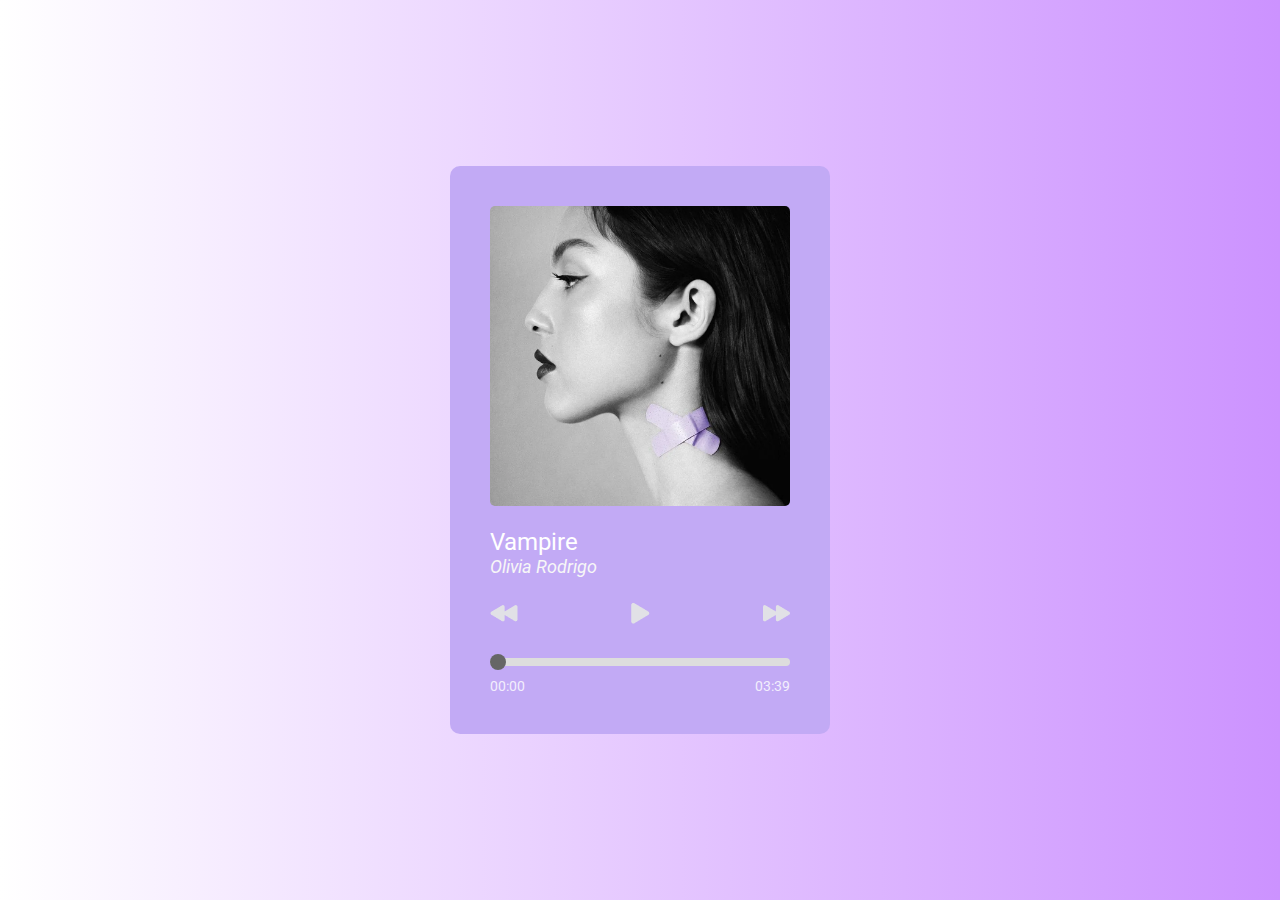
==== index2.html @ 5c8b5b0a "Merge pull request #2 from ledatrindade/atualização-2" ====
<!DOCTYPE html>
<html lang="pt-br">

<head>
  <meta charset="UTF-8">
  <meta name="viewport" content="width=device-width, initial-scale=1.0">
  <title>Music2</title>
  <link rel="stylesheet" href="./style2.css">
</head>


<body>
  <div class="container">
    <div class="card-player">
      <div class="conteudo-musica">
        <img src="./assets/olivia.webp" alt="">
        <div class="desc-musica">
          <p>Vampire</p>
          <span>Olivia Rodrigo</span>
        </div>
      </div>
      <div class="controles">
        <button><img src="./assets/voltar.png" alt="voltar"></button>
        <button id="play"><img src="./assets/play.png" alt="play"></button>
        <button id="pause" class="hide"><svg xmlns="http://www.w3.org/2000/svg" style="width: 17px; " viewBox="0 0 320 512">
            <path d="M48 64C21.5 64 0 85.5 0 112V400c0 26.5 21.5 48 48 48H80c26.5 0 48-21.5 48-48V112c0-26.5-21.5-48-48-48H48zm192 0c-26.5 0-48 21.5-48 48V400c0 26.5 21.5 48 48 48h32c26.5 0 48-21.5 48-48V112c0-26.5-21.5-48-48-48H240z" fill="#E1E1E6"></path>
          </svg></button>
        <button><img src="./assets/avancar.png" alt="avancar"></button>
      </div>
      <div class="container-progresso">
        <input id="progressBar" type="range" value="0" min="0" max="100" step="1">
      </div>
      <div class="tempo-musica">
        <span id="tempoAtual">00:00</span>
        <span id="tempoTotal">03:39</span>
      </div>
    </div>
  </div>
  <script src="./script2.js"></script>
</body>

</html>
---- style2.css ----
@import url('https://fonts.googleapis.com/css2?family=Roboto:ital,wght@0,100;0,300;0,400;0,500;0,700;0,900;1,100;1,300;1,400;1,500;1,700;1,900&family=Source+Serif+4:ital,opsz,wght@0,8..60,200..900;1,8..60,200..900&display=swap');

* {
  font-family: 'Roboto', sans-serif;
  box-sizing: border-box;
  margin: 0;
  padding: 0;
}
:root {
    font-size: 62.5%;
    background-image: linear-gradient(to left,#cc92ff, #ffffff);
    height: 100vh;
}
.hide {
  display: none;
}
.container {
  height: 100vh;
  display: flex;
  justify-content: center;
  align-items: center;
}

.card-player {
  background: #c2aaf5;
  color: #fff;
  display: flex;
  flex-direction: column;
  padding: 40px;
  border-radius: 10px;
}

.conteudo-musica img{
    border-radius: 5px;
    width: 300px; 
    height: 300px;
}

.desc-musica {
  margin: 20px 0px 15px 0px;
}
.desc-musica span {
  color: #f7f7f7;
  font-style: italic;
}
.conteudo-musica p {
  font-size: 2.4rem;
}
.conteudo-musica span {
  font-size: 1.8rem;
}

.controles {
  margin: 10px 0px 30px 0px;
  display: flex;
  justify-content: space-between;
}
.controles button {
  background-color: transparent;
  border: none;
  cursor: pointer;
}

    .container-progresso {
    width: 300px; /* largura da barra de progresso */
  }
  
  #progressBar {
    width: 100%;
    -webkit-appearance: none;
    appearance: none;
    height: 8px; /* altura da barra de progresso */
    background: #ddd; /* cor de fundo da barra de progresso */
    outline: none;
    border-radius: 4px; /* bordas arredondadas */
  }
  
  #progressBar::-webkit-slider-thumb {
    -webkit-appearance: none;
    appearance: none;
    width: 16px; /* largura da bolinha */
    height: 16px; /* altura da bolinha */
    background: #666; /* cor da bolinha */
    border-radius: 50%; /* torna a bolinha redonda */
    cursor: pointer;
  }

  .tempo-musica {
    margin-top: 10px;
    display: flex;
    justify-content: space-between;
    font-size: 1.4rem;
    opacity: 0.8;
  }
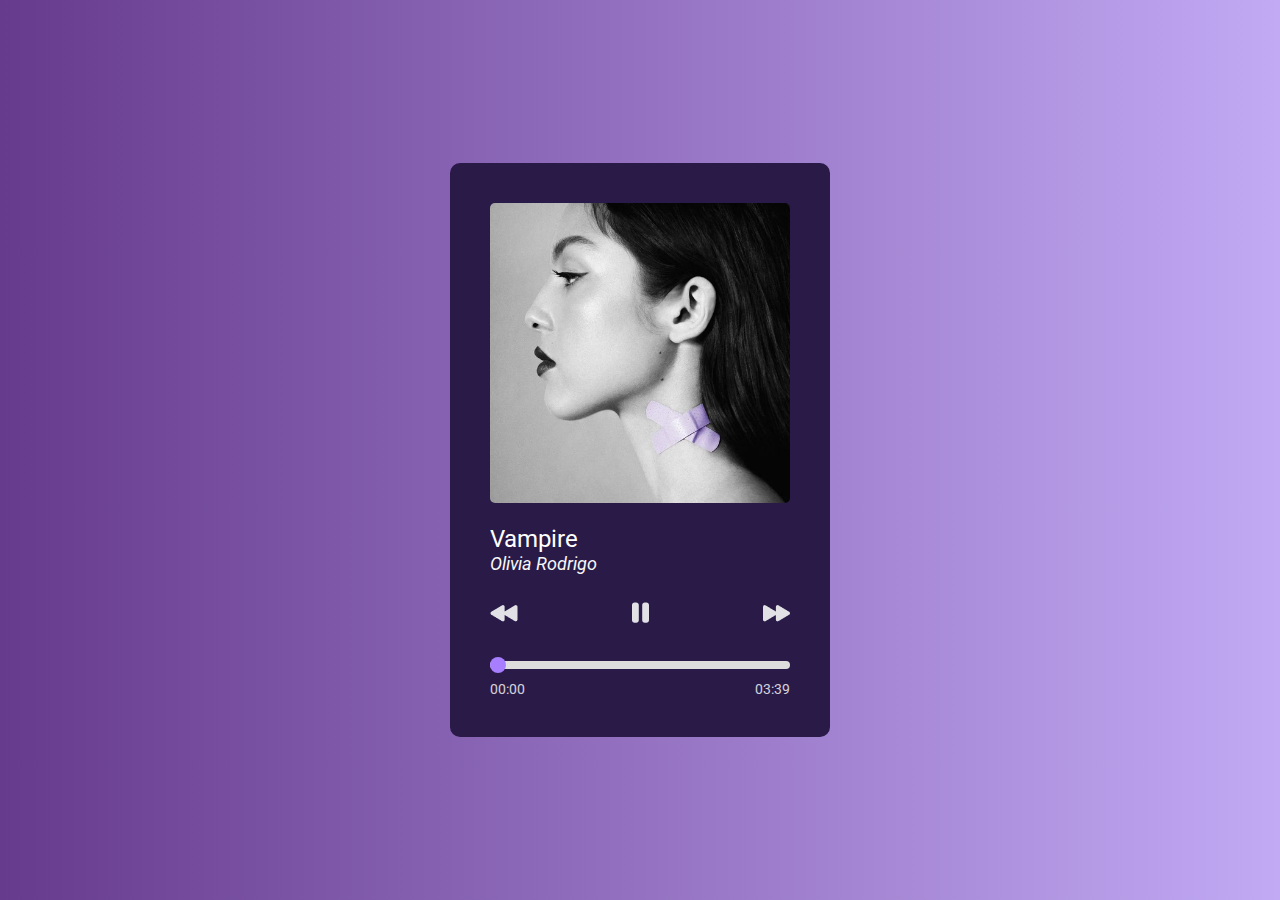
==== commit 65436500: "Foi adicionado os arquivos scripts e umas mudanças simples na pasta assets" ====
--- a/index2.html
+++ b/index2.html
@@ -20,12 +20,12 @@
         </div>
       </div>
       <div class="controles">
-        <button><img src="./assets/voltar.png" alt="voltar"></button>
+        <button id="voltar"><img src="./assets/voltar.png" alt="voltar"></button>
         <button id="play"><img src="./assets/play.png" alt="play"></button>
         <button id="pause" class="hide"><svg xmlns="http://www.w3.org/2000/svg" style="width: 17px; " viewBox="0 0 320 512">
             <path d="M48 64C21.5 64 0 85.5 0 112V400c0 26.5 21.5 48 48 48H80c26.5 0 48-21.5 48-48V112c0-26.5-21.5-48-48-48H48zm192 0c-26.5 0-48 21.5-48 48V400c0 26.5 21.5 48 48 48h32c26.5 0 48-21.5 48-48V112c0-26.5-21.5-48-48-48H240z" fill="#E1E1E6"></path>
           </svg></button>
-        <button><img src="./assets/avancar.png" alt="avancar"></button>
+        <button id="avançar"><img src="./assets/avancar.png" alt="avancar"></button>
       </div>
       <div class="container-progresso">
         <input id="progressBar" type="range" value="0" min="0" max="100" step="1">
--- a/style2.css
+++ b/style2.css
@@ -8,7 +8,7 @@
 }
 :root {
     font-size: 62.5%;
-    background-image: linear-gradient(to left,#cc92ff, #ffffff);
+    background-image: linear-gradient(to left,#c2aaf5, #663a8d);
     height: 100vh;
 }
 .hide {
@@ -22,7 +22,7 @@
 }
 
 .card-player {
-  background: #c2aaf5;
+  background: hsl(260, 47%, 19%);
   color: #fff;
   display: flex;
   flex-direction: column;
@@ -80,7 +80,7 @@
     appearance: none;
     width: 16px; /* largura da bolinha */
     height: 16px; /* altura da bolinha */
-    background: #666; /* cor da bolinha */
+    background: #a77eff; /* cor da bolinha */
     border-radius: 50%; /* torna a bolinha redonda */
     cursor: pointer;
   }
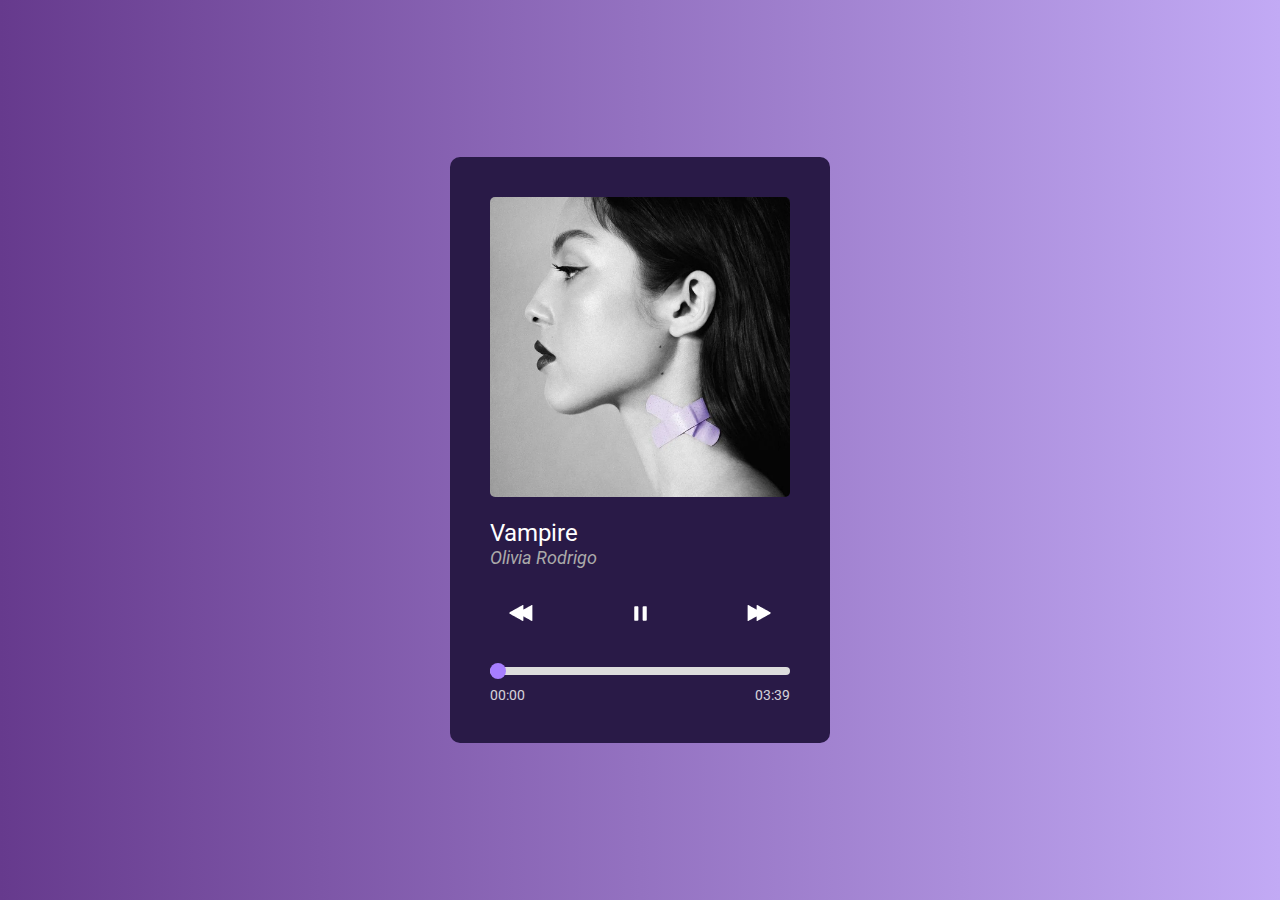
==== commit aa13b9a4: "Merge pull request #5 from ledatrindade/última-atualização" ====
--- a/index2.html
+++ b/index2.html
@@ -4,7 +4,7 @@
 <head>
   <meta charset="UTF-8">
   <meta name="viewport" content="width=device-width, initial-scale=1.0">
-  <title>Music2</title>
+  <title>PlayMusic</title>
   <link rel="stylesheet" href="./style2.css">
 </head>
 
@@ -22,10 +22,8 @@
       <div class="controles">
         <button id="voltar"><img src="./assets/voltar.png" alt="voltar"></button>
         <button id="play"><img src="./assets/play.png" alt="play"></button>
-        <button id="pause" class="hide"><svg xmlns="http://www.w3.org/2000/svg" style="width: 17px; " viewBox="0 0 320 512">
-            <path d="M48 64C21.5 64 0 85.5 0 112V400c0 26.5 21.5 48 48 48H80c26.5 0 48-21.5 48-48V112c0-26.5-21.5-48-48-48H48zm192 0c-26.5 0-48 21.5-48 48V400c0 26.5 21.5 48 48 48h32c26.5 0 48-21.5 48-48V112c0-26.5-21.5-48-48-48H240z" fill="#E1E1E6"></path>
-          </svg></button>
-        <button id="avançar"><img src="./assets/avancar.png" alt="avancar"></button>
+        <button id="pause" class="hide"><img src="./assets/pause.png" alt="pause"></button>
+        <button id="avancar"><img src="./assets/avancar.png" alt="avancar"></button>
       </div>
       <div class="container-progresso">
         <input id="progressBar" type="range" value="0" min="0" max="100" step="1">
--- a/style2.css
+++ b/style2.css
@@ -40,7 +40,7 @@
   margin: 20px 0px 15px 0px;
 }
 .desc-musica span {
-  color: #f7f7f7;
+  color: #abaaaa;
   font-style: italic;
 }
 .conteudo-musica p {
